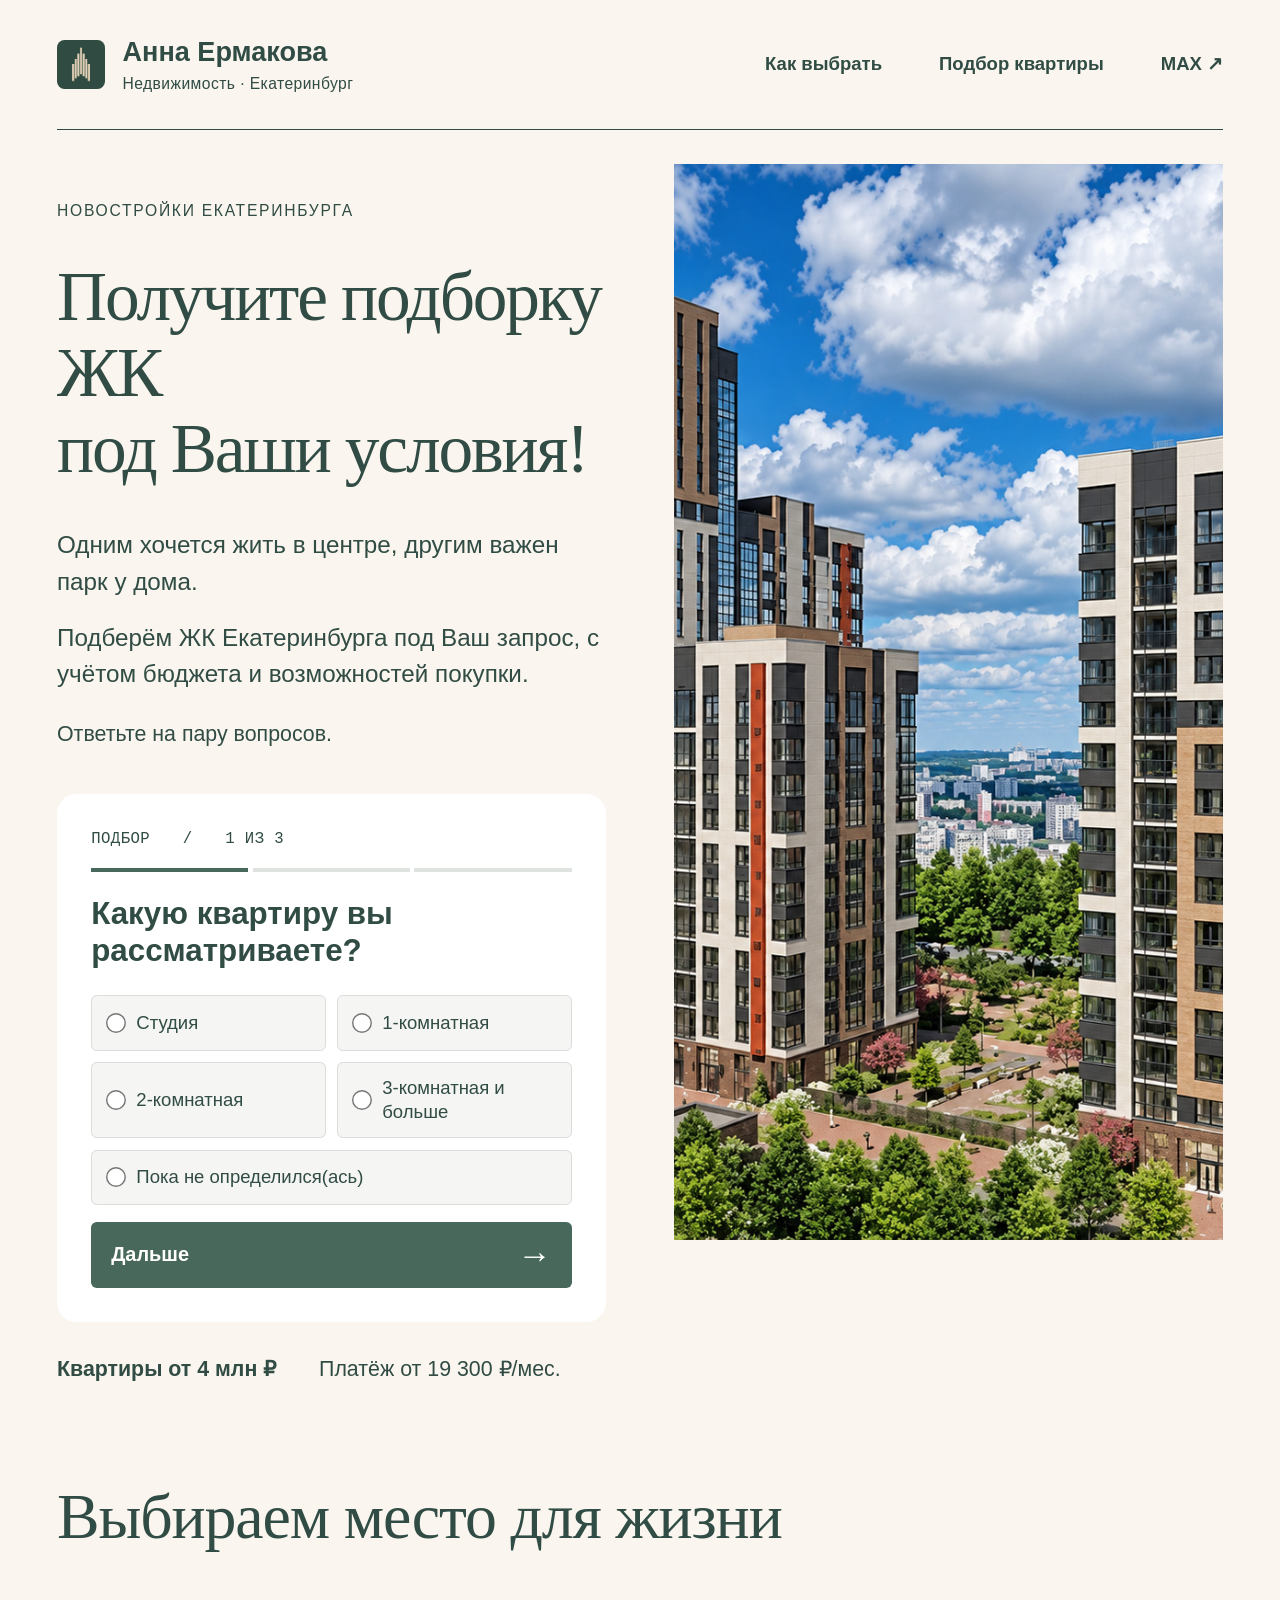
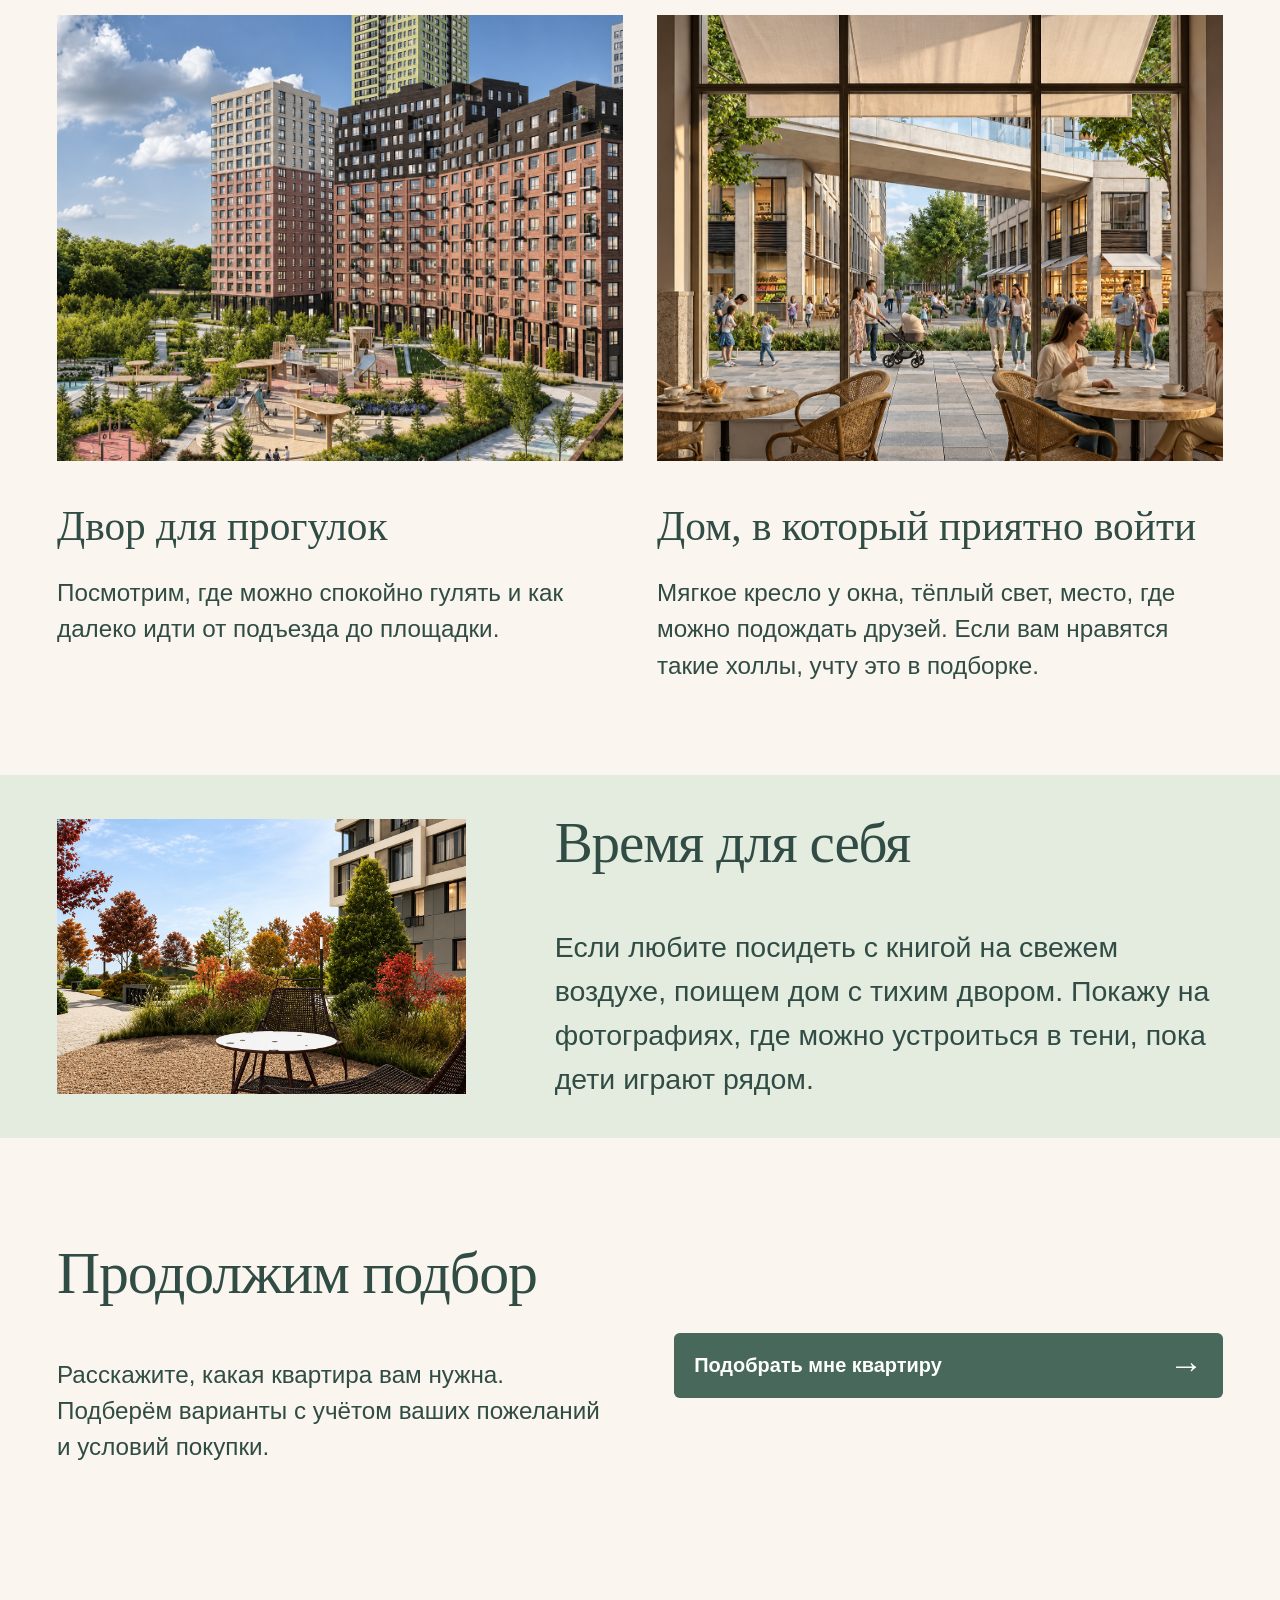
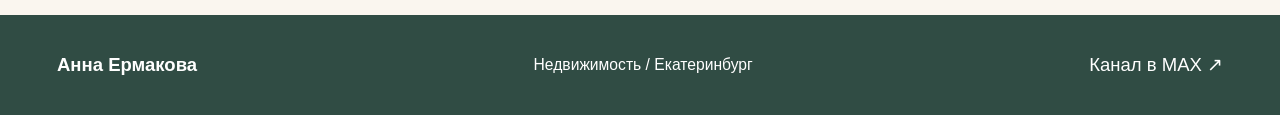
==== index.html @ 9fa6ca7d "Prepare root-level static site for Tuqo" ====
<!doctype html>
<html lang="ru">
<head>
  <meta charset="utf-8"><meta name="viewport" content="width=device-width,initial-scale=1">
  <title>Подборка ЖК под ваши условия — Анна Ермакова</title>
  <meta name="description" content="Подбор новостроек Екатеринбурга с Анной Ермаковой. Ответьте на три вопроса и получите подборку ЖК с учётом ваших пожеланий и возможностей покупки.">
  <meta name="theme-color" content="#304c44">
  <meta property="og:title" content="Получите подборку ЖК под ваши условия!">
  <meta property="og:description" content="Анна Ермакова · Новостройки Екатеринбурга">
  <meta property="og:image" content="https://anna-ermakova-home.onrender.com/assets/towers.jpg">
  <link rel="icon" href="/assets/brand-tile.svg" type="image/svg+xml">
  <link rel="stylesheet" href="/style.css?v=brand-hover">
</head>
<body><div class="landing">
<a class="skip" href="#main">К содержанию</a>
<header class="header wrap">
  <a href="#" class="brand" aria-label="Анна Ермакова — начало страницы"><img class="brand-icon" src="/assets/brand-tile.svg" alt=""><span><strong>Анна Ермакова</strong><small>Недвижимость · Екатеринбург</small></span></a>
  <nav aria-label="Основная навигация"><a href="#place">Как выбрать</a><a href="#selection">Подбор квартиры</a><a href="https://max.ru/ermakova_rieltor" target="_blank" rel="noopener">MAX ↗</a></nav>
</header>
<main id="main">
  <section class="hero wrap" aria-labelledby="hero-title">
    <div class="intro"><p class="eyebrow">Новостройки Екатеринбурга</p><h1 id="hero-title">Получите подборку ЖК <em>под Ваши условия!</em></h1>
    <p>Одним хочется жить в центре, другим важен парк у дома.</p><p>Подберём ЖК Екатеринбурга под Ваш запрос, с учётом бюджета и возможностей покупки.</p><p class="invitation">Ответьте на пару вопросов.</p></div>
    <img class="hero-photo" src="/assets/towers.jpg" alt="Современные жилые дома и зелёный двор" width="606" height="688" fetchpriority="high">
    <form id="quiz" class="quiz-card hero-quiz"><p class="quiz-label">ПОДБОР <span>/</span> 1 ИЗ 3</p><div class="progress" aria-hidden="true"><i></i><i></i><i></i></div><fieldset><legend>Какую квартиру вы рассматриваете?</legend><div class="answers"><label class="answer"><input type="radio" name="home" required value="Студия">Студия</label><label class="answer"><input type="radio" name="home" required value="1-комнатная">1-комнатная</label><label class="answer"><input type="radio" name="home" required value="2-комнатная">2-комнатная</label><label class="answer"><input type="radio" name="home" required value="3-комнатная и больше">3-комнатная и больше</label><label class="answer"><input type="radio" name="home" required value="Пока не определился(ась)">Пока не определился(ась)</label></div></fieldset><button class="next">Дальше <span>→</span></button></form>
    <p class="offer"><strong>Квартиры от 4 млн ₽</strong><span>Платёж от 19 300 ₽/мес.</span></p>
  </section>
  <section class="places wrap" id="place" aria-labelledby="place-title"><h2 id="place-title">Выбираем место для жизни</h2>
    <div class="places-grid"><article><img src="/assets/block.jpg" alt="Благоустроенный двор с прогулочными дорожками и зеленью" width="596" height="474" loading="lazy"><h3>Двор для прогулок</h3><p>Посмотрим, где можно спокойно гулять и как далеко идти от подъезда до площадки.</p></article>
    <article><img src="/assets/lounge.jpg" alt="Светлое пространство с креслами у больших окон" width="616" height="474" loading="lazy"><h3>Дом, в который приятно войти</h3><p>Мягкое кресло у окна, тёплый свет, место, где можно подождать друзей. Если вам нравятся такие холлы, учту это в подборке.</p></article></div>
  </section>
  <section class="quiet" aria-labelledby="quiet-title"><div class="wrap quiet-grid"><img src="/assets/seats.jpg" alt="Тихая терраса с креслами среди деревьев во дворе" width="446" height="299" loading="lazy"><div><h2 id="quiet-title">Время для себя</h2><p>Если любите посидеть с книгой на свежем воздухе, поищем дом с тихим двором. Покажу на фотографиях, где можно устроиться в тени, пока дети играют рядом.</p></div></div></section>
  <section class="selection wrap" id="selection" aria-labelledby="selection-title"><div><h2 id="selection-title">Продолжим подбор</h2><p>Расскажите, какая квартира вам нужна. Подберём варианты с учётом ваших пожеланий и условий покупки.</p></div><button type="button" class="next" id="open-selection">Подобрать мне квартиру <span aria-hidden="true">→</span></button></section>
</main>
<footer><div class="wrap footer-main"><strong>Анна Ермакова</strong><span>Недвижимость / Екатеринбург</span><a href="https://max.ru/ermakova_rieltor" target="_blank" rel="noopener">Канал в MAX ↗</a></div></footer>
<noscript><p class="wrap">Для подбора квартиры <a href="https://mrqz.me/6ac62af87318ce000e678108">откройте квиз Marquiz</a>.</p></noscript>
</div><dialog id="quiz-window" aria-label="Подбор квартиры"><button class="dismiss" aria-label="Закрыть">×</button><div id="quiz-loading" hidden role="status">Загружаем вопросы… <button type="button" hidden>Попробовать снова</button></div><iframe id="selection-frame" title="Подбор квартиры с Анной Ермаковой"></iframe></dialog><script src="/quiz-window.js?v=ready"></script></body></html>
---- style.css ----
:root{--ink:#304c44;--green:#47685a;--sage:#e4ebdf;--cream:#faf6ef}*{box-sizing:border-box}html{scroll-behavior:smooth;scroll-padding-top:28px}body{margin:0;background:var(--cream);color:var(--ink);font:17px/1.5 "Segoe UI",Arial,sans-serif}a{color:inherit;text-decoration:none}button,input{font:inherit}button,a,label{-webkit-tap-highlight-color:transparent}a:focus-visible,button:focus-visible,input:focus-visible{outline:3px solid #aa7750;outline-offset:4px}.wrap{width:min(1232px,calc(100% - 80px));margin-inline:auto}.header{min-height:91px;border-bottom:1px solid var(--ink);display:flex;align-items:center;justify-content:space-between;gap:30px}.brand{display:flex;align-items:center;gap:12px;line-height:1.25}.brand-icon{background:var(--green);color:white;border-radius:5px;font-size:31px;line-height:36px;width:34px;text-align:center}.brand strong{font-size:19px}.brand small{display:block;font-size:11px;letter-spacing:.3px;margin-top:4px}nav{display:flex;gap:40px;font-size:13px;font-weight:650}.hero{display:grid;grid-template-columns:1fr 1fr;gap:0 48px;padding-top:24px;padding-bottom:60px;align-items:start}.intro{grid-column:1;grid-row:1}.eyebrow{text-transform:uppercase;font-size:11px;letter-spacing:1.2px;margin:25px 0 25px}h1,h2,h3{font-family:Georgia,"Times New Roman",serif;font-weight:400;line-height:1.1}h1{font-size:clamp(36px,3.8vw,54px);letter-spacing:-1.5px;margin:0 0 28px}h1 em{font-style:normal;display:block}.intro>p:not(.eyebrow){font-size:17px;margin:0 0 14px;max-width:540px}.intro .invitation{margin-top:18px!important;font-size:15px!important}.hero-photo{grid-column:2;grid-row:1/4;width:100%;height:100%;min-height:710px;object-fit:cover}.hero-quiz{grid-column:1;grid-row:2;margin-top:17px}.quiz-card{background:white;border-radius:14px;padding:24px;min-width:0}.quiz-label{margin:0 0 12px;font:11px/1.4 Consolas,monospace;text-transform:uppercase;letter-spacing:.3px}.quiz-label span{padding:0 16px}.progress{display:flex;gap:3px;margin-bottom:16px}.progress i{height:3px;background:#dfe3e0;flex:1}.progress i:first-child{background:var(--green)}fieldset{border:0;margin:0;padding:0;min-width:0}legend{font-size:22px;line-height:1.2;font-weight:700;margin-bottom:18px;padding:0}.answers{display:grid;grid-template-columns:1fr 1fr;gap:8px}.answer{border:1px solid #d8ded9;background:#f5f5f3;border-radius:4px;display:flex;align-items:center;gap:7px;padding:9px 10px;cursor:pointer;font-size:13px;line-height:1.3;min-height:39px}.answer:last-child{grid-column:1/-1}.answer:has(input:checked){border-color:var(--green);background:var(--sage)}.answer input{margin:0;accent-color:var(--green);width:14px;height:14px;flex-shrink:0}.next{border:0;border-radius:4px;background:var(--green);color:white;width:100%;margin-top:12px;padding:11px 14px;display:flex;align-items:center;justify-content:space-between;cursor:pointer;font-weight:650;font-size:14px;min-height:44px}.next:hover{background:var(--ink)}.next span{font-size:24px;line-height:1}.quiz-status{font-size:12px;margin:8px 0 0}.quiz-status:empty{display:none}.offer{grid-row:3;grid-column:1;display:flex;flex-wrap:wrap;gap:8px 30px;margin:22px 0 0;font-size:15px}h2{font-size:clamp(34px,3.5vw,49px);margin:0 0 44px;letter-spacing:-.8px}.places{padding-block:8px 64px}.places-grid{display:grid;grid-template-columns:1fr 1fr;gap:24px}.places img{width:100%;height:auto;aspect-ratio:1.27;object-fit:cover}h3{font-size:29px;margin:23px 0 18px}.places p{margin:0;max-width:570px;font-size:17px}.quiet{background:var(--sage);padding-block:26px}.quiet-grid{display:grid;grid-template-columns:446fr 728fr;gap:62px;align-items:center}.quiet img{width:100%;height:auto;aspect-ratio:1.49;object-fit:cover}.quiet h2{font-size:40px;margin-bottom:35px}.quiet p{font-size:20px;line-height:1.55;margin:0;max-width:650px}.selection{padding-block:72px 88px;display:grid;grid-template-columns:1fr 1fr;gap:48px;align-items:start}.selection h2{font-size:42px;margin-bottom:35px}.selection>div>p{max-width:500px}.footer-main{min-height:70px;display:flex;align-items:center;justify-content:space-between;gap:20px;font-size:13px}footer{background:var(--ink);color:white}.footer-main span{font-size:11px}.skip{position:absolute;top:-100px;left:15px;background:white;padding:10px;z-index:100}.skip:focus{top:10px}@media(max-width:800px){.wrap{width:calc(100% - 36px)}.header{min-height:76px}.brand strong{font-size:15px}.brand small{font-size:9px}.brand-icon{font-size:25px;width:28px;line-height:30px}nav{gap:18px;font-size:12px}nav a:first-child,nav a:last-child{display:none}.hero{display:flex;flex-direction:column;padding-top:0;padding-bottom:42px;gap:0}.intro{order:0}.eyebrow{font-size:9px;margin-block:26px 20px}h1{font-size:39px;line-height:1.13;letter-spacing:-1px;margin-bottom:22px}.intro>p:not(.eyebrow){font-size:16px}.hero-photo{order:1;height:230px;min-height:0;aspect-ratio:1.6;margin-top:13px;object-position:center 43%}.hero-quiz{order:2;margin-top:20px;width:100%}.offer{order:3;gap:4px 14px;font-size:13px;margin-top:25px}.quiz-card{padding:20px 16px;border-radius:12px}legend{font-size:21px}.answer{font-size:12px;min-height:42px;padding:9px 8px}.next{min-height:46px}.places{padding-block:0 40px}.places h2{max-width:340px;margin-bottom:28px}.places-grid{grid-template-columns:1fr;gap:32px}.places img{aspect-ratio:1.55}.places h3{font-size:26px;margin-block:20px 13px}.places p{font-size:16px}.quiet{padding-block:24px 34px}.quiet-grid{display:block}.quiet img{aspect-ratio:1.15}.quiet h2{font-size:33px;margin:28px 0 20px}.quiet p{font-size:17px}.selection{grid-template-columns:1fr;padding-block:44px 48px;gap:24px}.selection h2{font-size:34px;margin-bottom:20px}.selection>div>p{font-size:16px;margin:0}.footer-main{font-size:12px;min-height:70px}.footer-main span{display:none}}@media(prefers-reduced-motion:reduce){html{scroll-behavior:auto}}
a:not(.brand):hover{text-decoration:underline;text-underline-offset:.22em}
@media (min-width:1024px) and (pointer:fine){.landing{zoom:1.425}.hero-photo{min-width:0}.hero,.selection{grid-template-columns:repeat(2,minmax(0,1fr))}}
@media(max-width:800px){h1{font-size:clamp(24px,7.3vw,39px);letter-spacing:-.04em}}
.brand-icon{object-fit:contain;height:34px;padding:4px}.brand-icon[src]{background:#47685a}
.hero-quiz{padding:0;overflow:hidden}.hero-quiz iframe{display:block;width:100%;height:580px;border:none;background:white}.quiz-direct{display:block;text-align:right;padding:6px 16px;font-size:12px}.resume{display:grid;grid-template-columns:48px 1fr;align-items:center;gap:14px}.resume img{width:48px;height:48px;padding:6px;object-fit:contain;background:var(--green);border-radius:7px}.resume p{margin:3px 0;font-size:14px}.resume .next{grid-column:1/-1}.hero-photo{align-self:start;height:clamp(710px,59vw,775px)}@media(max-width:800px){.hero-photo{height:230px}.hero-quiz iframe{height:620px}}
.hero-quiz#quiz{padding:24px;background:#fff}.hero-quiz .answer:last-child{grid-column:1/-1}#quiz-window{position:fixed;padding:0;border:0;width:min(1120px,96vw);max-width:96vw;color:var(--ink);background:white}#quiz-window::backdrop{background:#182820b8}#selection-frame{display:block;width:100%;height:min(820px,92dvh);border:0}.dismiss{position:absolute;z-index:1;right:6px;top:6px;color:white;background:#304c44;border:0;border-radius:4px;font-size:24px;cursor:pointer}body:has(dialog[open]){overflow:hidden}
.brand-icon[src]{height:auto;aspect-ratio:1;padding:0;border-radius:0;background:transparent}#open-selection{align-self:center;margin:0}
#quiz-loading:not([hidden]){position:absolute;top:16px;left:16px;background:#fff;color:#304c44;padding:8px 12px;border-radius:6px;z-index:1;font-size:14px}#quiz-loading button{color:inherit;background:#e4ebdf;border:0;padding:6px 10px;cursor:pointer}
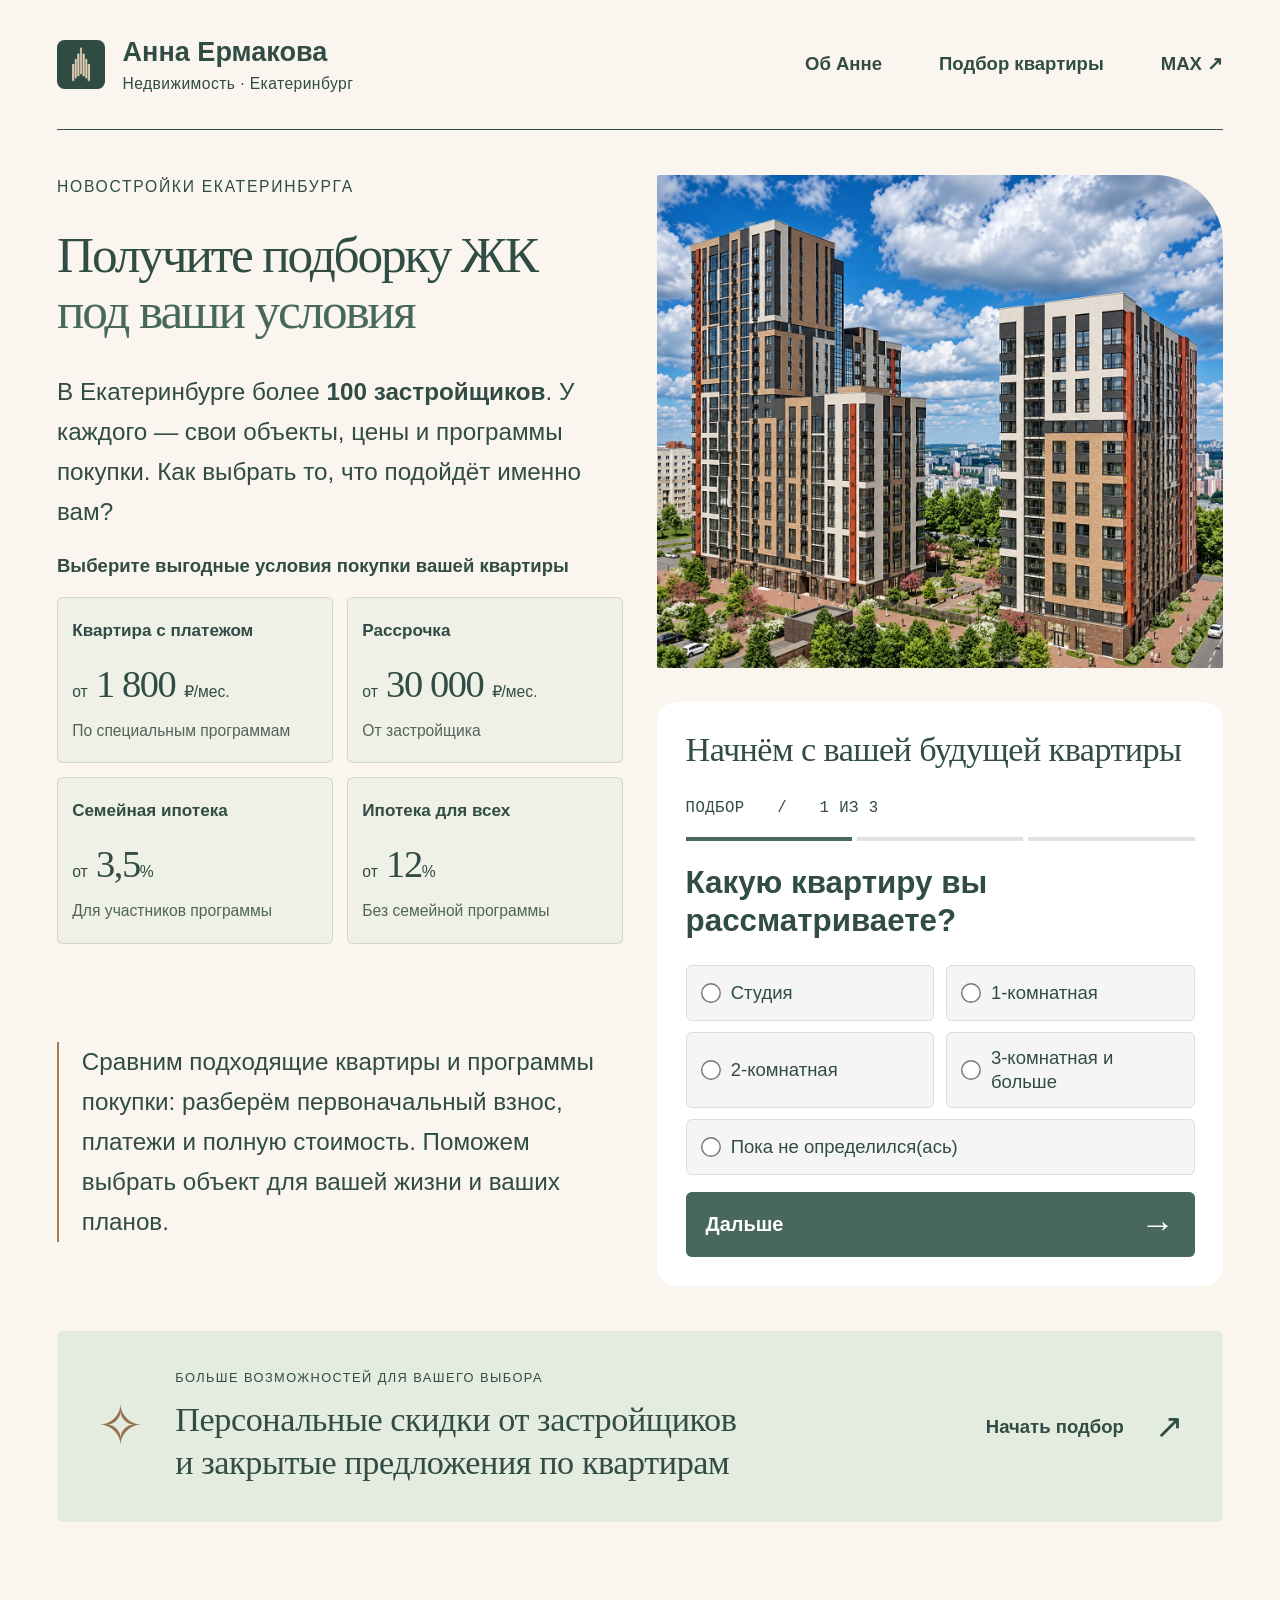
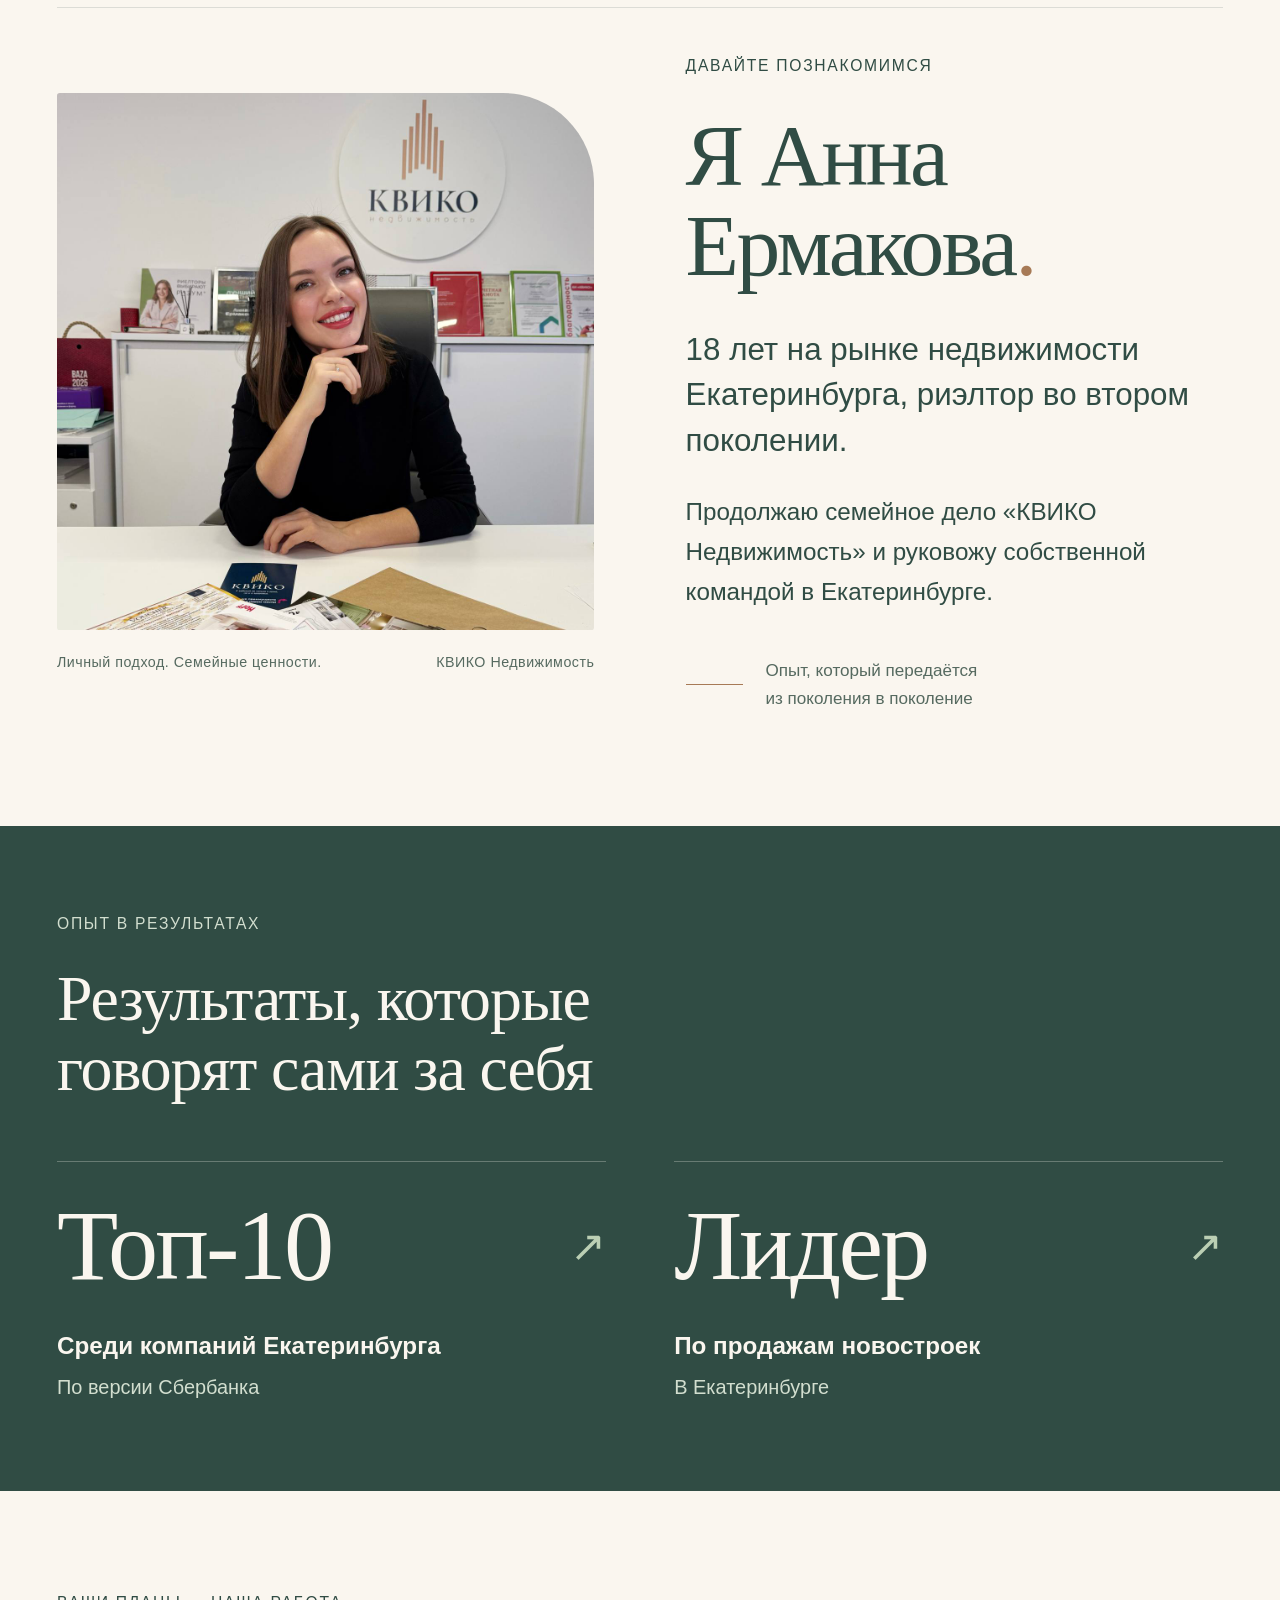
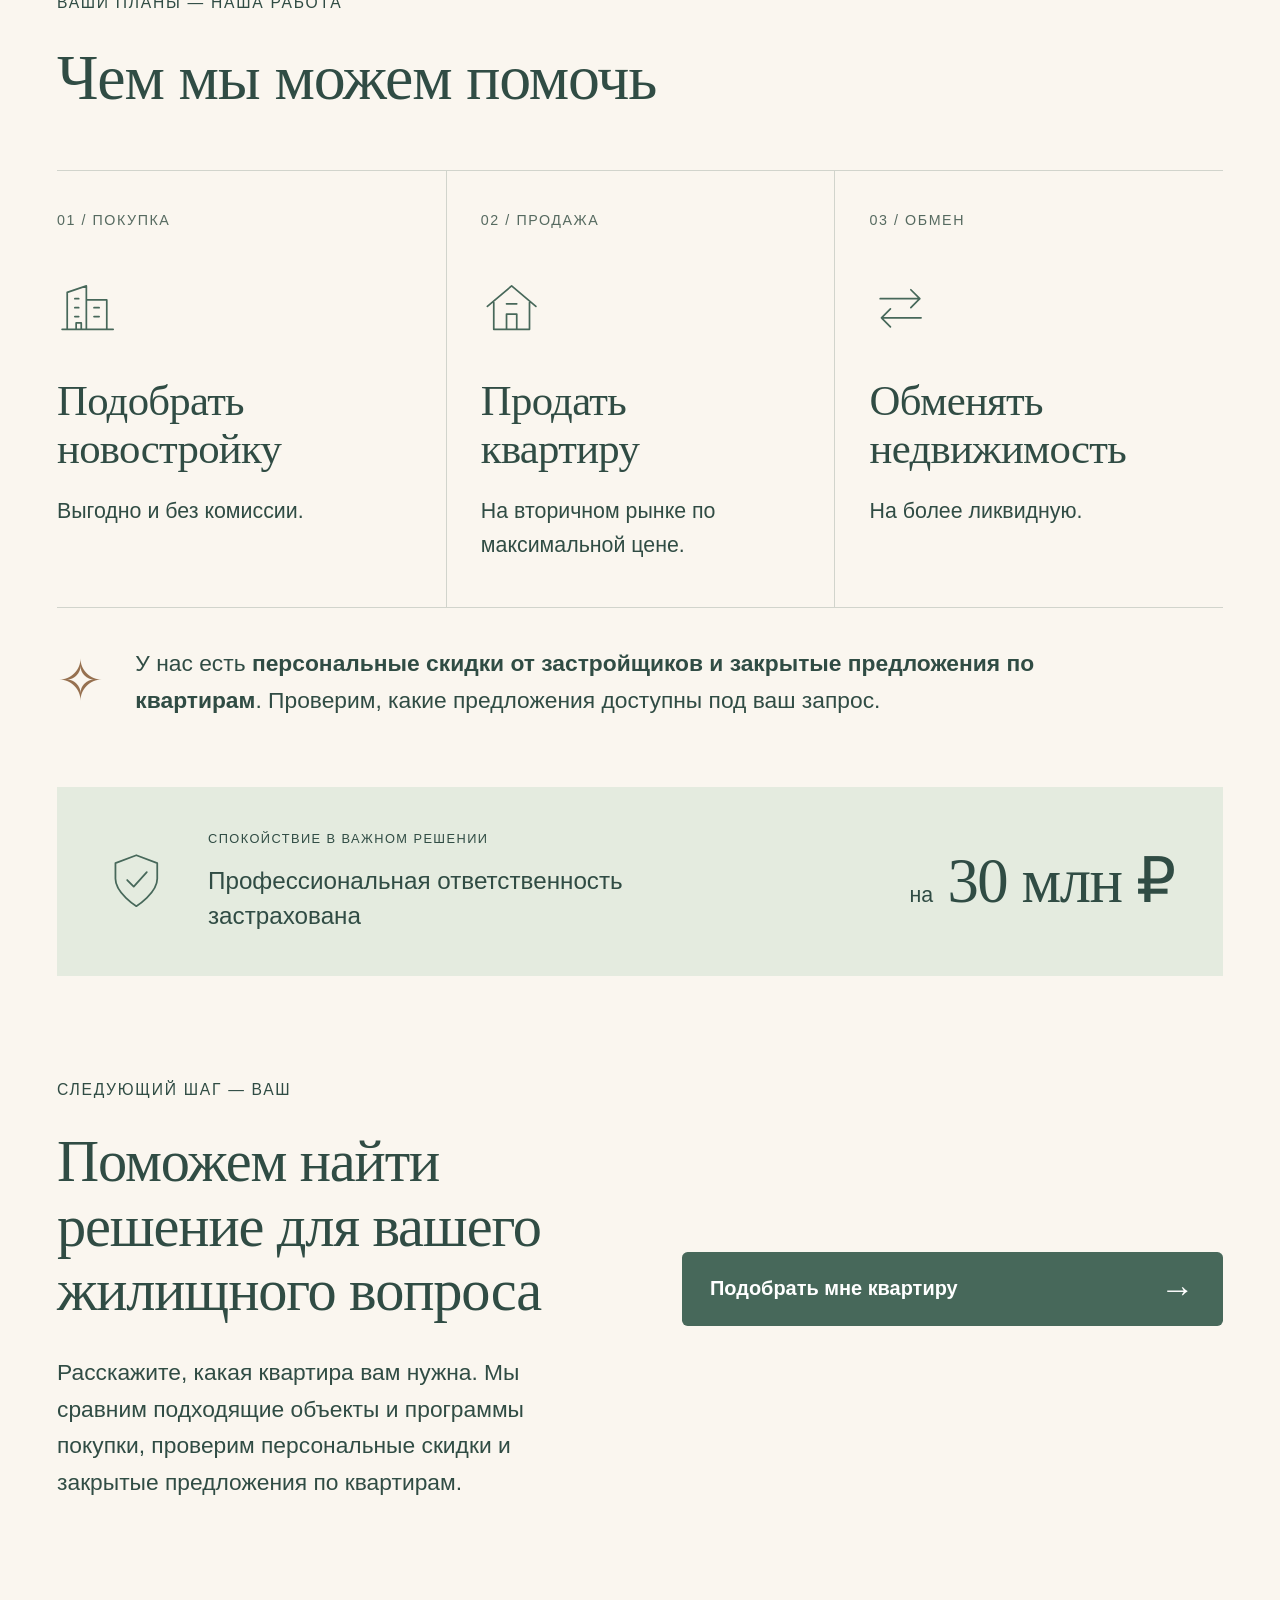
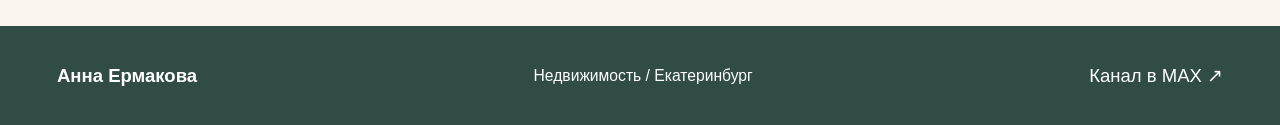
==== commit b054503e: "Flatten static site files into repository root" ====
--- a/index.html
+++ b/index.html
@@ -2,35 +2,78 @@
 <html lang="ru">
 <head>
   <meta charset="utf-8"><meta name="viewport" content="width=device-width,initial-scale=1">
-  <title>Подборка ЖК под ваши условия — Анна Ермакова</title>
-  <meta name="description" content="Подбор новостроек Екатеринбурга с Анной Ермаковой. Ответьте на три вопроса и получите подборку ЖК с учётом ваших пожеланий и возможностей покупки.">
+  <title>Новостройки Екатеринбурга: квартира и условия покупки — Анна Ермакова</title>
+  <meta name="description" content="Поможем разобраться в предложениях более 100 застройщиков Екатеринбурга: сравним квартиры, ипотеку и рассрочку. Персональные скидки и закрытые предложения по квартирам с Анной Ермаковой.">
   <meta name="theme-color" content="#304c44">
-  <meta property="og:title" content="Получите подборку ЖК под ваши условия!">
-  <meta property="og:description" content="Анна Ермакова · Новостройки Екатеринбурга">
-  <meta property="og:image" content="https://anna-ermakova-home.onrender.com/assets/towers.jpg">
-  <link rel="icon" href="/assets/brand-tile.svg" type="image/svg+xml">
-  <link rel="stylesheet" href="/style.css?v=brand-hover">
+  <meta property="og:title" content="Получите подборку ЖК под ваши условия">
+  <meta property="og:description" content="Сравним новостройки и программы покупки в Екатеринбурге. Персональные скидки от застройщиков и закрытые предложения по квартирам.">
+  <meta property="og:image" content="https://anna-ermakova.tuqo.app/towers.jpg">
+  <link rel="icon" href="/brand-tile.svg" type="image/svg+xml">
+  <link rel="stylesheet" href="/style.css?v=purchase-programs">
 </head>
 <body><div class="landing">
 <a class="skip" href="#main">К содержанию</a>
 <header class="header wrap">
-  <a href="#" class="brand" aria-label="Анна Ермакова — начало страницы"><img class="brand-icon" src="/assets/brand-tile.svg" alt=""><span><strong>Анна Ермакова</strong><small>Недвижимость · Екатеринбург</small></span></a>
-  <nav aria-label="Основная навигация"><a href="#place">Как выбрать</a><a href="#selection">Подбор квартиры</a><a href="https://max.ru/ermakova_rieltor" target="_blank" rel="noopener">MAX ↗</a></nav>
+  <a href="#" class="brand" aria-label="Анна Ермакова — начало страницы"><img class="brand-icon" src="/brand-tile.svg" alt=""><span><strong>Анна Ермакова</strong><small>Недвижимость · Екатеринбург</small></span></a>
+  <nav aria-label="Основная навигация"><a href="#about">Об Анне</a><a href="#selection">Подбор квартиры</a><a href="https://max.ru/ermakova_rieltor" target="_blank" rel="noopener">MAX ↗</a></nav>
 </header>
 <main id="main">
   <section class="hero wrap" aria-labelledby="hero-title">
-    <div class="intro"><p class="eyebrow">Новостройки Екатеринбурга</p><h1 id="hero-title">Получите подборку ЖК <em>под Ваши условия!</em></h1>
-    <p>Одним хочется жить в центре, другим важен парк у дома.</p><p>Подберём ЖК Екатеринбурга под Ваш запрос, с учётом бюджета и возможностей покупки.</p><p class="invitation">Ответьте на пару вопросов.</p></div>
-    <img class="hero-photo" src="/assets/towers.jpg" alt="Современные жилые дома и зелёный двор" width="606" height="688" fetchpriority="high">
-    <form id="quiz" class="quiz-card hero-quiz"><p class="quiz-label">ПОДБОР <span>/</span> 1 ИЗ 3</p><div class="progress" aria-hidden="true"><i></i><i></i><i></i></div><fieldset><legend>Какую квартиру вы рассматриваете?</legend><div class="answers"><label class="answer"><input type="radio" name="home" required value="Студия">Студия</label><label class="answer"><input type="radio" name="home" required value="1-комнатная">1-комнатная</label><label class="answer"><input type="radio" name="home" required value="2-комнатная">2-комнатная</label><label class="answer"><input type="radio" name="home" required value="3-комнатная и больше">3-комнатная и больше</label><label class="answer"><input type="radio" name="home" required value="Пока не определился(ась)">Пока не определился(ась)</label></div></fieldset><button class="next">Дальше <span>→</span></button></form>
-    <p class="offer"><strong>Квартиры от 4 млн ₽</strong><span>Платёж от 19 300 ₽/мес.</span></p>
+    <div class="intro">
+      <p class="eyebrow">Новостройки Екатеринбурга</p>
+      <h1 id="hero-title">Получите подборку ЖК <em>под ваши условия</em></h1>
+      <p class="market-lead">В Екатеринбурге более <strong>100 застройщиков</strong>. У каждого — свои объекты, цены и программы покупки. Как выбрать то, что подойдёт именно вам?</p>
+      <div class="purchase-programs" role="group" aria-labelledby="programs-title">
+        <h2 id="programs-title">Выберите выгодные условия покупки вашей квартиры</h2>
+        <ul class="programs-grid">
+          <li class="program-card"><span class="program-label">Квартира с платежом</span><p class="program-value"><span class="program-prefix">от</span> 1 800 <span class="program-unit program-unit-monthly">₽/мес.</span></p><span class="program-detail">По специальным программам</span></li>
+          <li class="program-card"><span class="program-label">Рассрочка</span><p class="program-value"><span class="program-prefix">от</span> 30 000 <span class="program-unit program-unit-monthly">₽/мес.</span></p><span class="program-detail">От застройщика</span></li>
+          <li class="program-card"><span class="program-label">Семейная ипотека</span><p class="program-value"><span class="program-prefix">от</span> 3,5<span class="program-unit">%</span></p><span class="program-detail">Для участников программы</span></li>
+          <li class="program-card"><span class="program-label">Ипотека для всех</span><p class="program-value"><span class="program-prefix">от</span> 12<span class="program-unit">%</span></p><span class="program-detail">Без семейной программы</span></li>
+        </ul>
+        <div class="programs-spacer" aria-hidden="true"></div>
+      </div>
+      <p class="expert-help">Сравним подходящие квартиры и программы покупки: разберём первоначальный взнос, платежи и полную стоимость. Поможем выбрать объект для вашей жизни и ваших планов.</p>
+    </div>
+    <img class="hero-photo" src="/towers.jpg" alt="Современные жилые дома и зелёный двор" width="606" height="688" fetchpriority="high">
+    <form id="quiz" class="quiz-card hero-quiz"><p class="quiz-invitation">Начнём с вашей будущей квартиры</p><p class="quiz-label">ПОДБОР <span>/</span> 1 ИЗ 3</p><div class="progress" aria-hidden="true"><i></i><i></i><i></i></div><fieldset><legend>Какую квартиру вы рассматриваете?</legend><div class="answers"><label class="answer"><input type="radio" name="home" required value="Студия">Студия</label><label class="answer"><input type="radio" name="home" required value="1-комнатная">1-комнатная</label><label class="answer"><input type="radio" name="home" required value="2-комнатная">2-комнатная</label><label class="answer"><input type="radio" name="home" required value="3-комнатная и больше">3-комнатная и больше</label><label class="answer"><input type="radio" name="home" required value="Пока не определился(ась)">Пока не определился(ась)</label></div></fieldset><button class="next">Дальше <span>→</span></button></form>
+    <div class="hero-benefits"><span class="offer-symbol" aria-hidden="true">✧</span><div><p class="eyebrow">Больше возможностей для вашего выбора</p><p>Персональные скидки от застройщиков <span>и закрытые предложения по квартирам</span></p></div><a href="#quiz">Начать подбор <span aria-hidden="true">↗</span></a></div>
   </section>
-  <section class="places wrap" id="place" aria-labelledby="place-title"><h2 id="place-title">Выбираем место для жизни</h2>
-    <div class="places-grid"><article><img src="/assets/block.jpg" alt="Благоустроенный двор с прогулочными дорожками и зеленью" width="596" height="474" loading="lazy"><h3>Двор для прогулок</h3><p>Посмотрим, где можно спокойно гулять и как далеко идти от подъезда до площадки.</p></article>
-    <article><img src="/assets/lounge.jpg" alt="Светлое пространство с креслами у больших окон" width="616" height="474" loading="lazy"><h3>Дом, в который приятно войти</h3><p>Мягкое кресло у окна, тёплый свет, место, где можно подождать друзей. Если вам нравятся такие холлы, учту это в подборке.</p></article></div>
+  <section class="about wrap" id="about" aria-labelledby="about-title">
+    <figure class="about-portrait">
+      <img src="/anna-ermakova.jpg" alt="Анна Ермакова в офисе «КВИКО Недвижимость»" width="1280" height="1280" loading="lazy" decoding="async">
+      <figcaption><span>Личный подход. Семейные ценности.</span><span>КВИКО Недвижимость</span></figcaption>
+    </figure>
+    <div class="about-copy">
+      <p class="eyebrow">Давайте познакомимся</p>
+      <h2 id="about-title">Я Анна <br>Ермакова<span class="accent-dot">.</span></h2>
+      <p class="about-lead">18 лет на рынке недвижимости Екатеринбурга, риэлтор во втором поколении.</p>
+      <p>Продолжаю семейное дело «КВИКО Недвижимость» и руковожу собственной командой в Екатеринбурге.</p>
+      <div class="about-signature"><span class="signature-line" aria-hidden="true"></span><span>Опыт, который передаётся<br>из поколения в поколение</span></div>
+    </div>
   </section>
-  <section class="quiet" aria-labelledby="quiet-title"><div class="wrap quiet-grid"><img src="/assets/seats.jpg" alt="Тихая терраса с креслами среди деревьев во дворе" width="446" height="299" loading="lazy"><div><h2 id="quiet-title">Время для себя</h2><p>Если любите посидеть с книгой на свежем воздухе, поищем дом с тихим двором. Покажу на фотографиях, где можно устроиться в тени, пока дети играют рядом.</p></div></div></section>
-  <section class="selection wrap" id="selection" aria-labelledby="selection-title"><div><h2 id="selection-title">Продолжим подбор</h2><p>Расскажите, какая квартира вам нужна. Подберём варианты с учётом ваших пожеланий и условий покупки.</p></div><button type="button" class="next" id="open-selection">Подобрать мне квартиру <span aria-hidden="true">→</span></button></section>
+  <section class="results" aria-labelledby="results-title">
+    <div class="wrap">
+      <div class="section-heading"><p class="eyebrow">Опыт в результатах</p><h2 id="results-title">Результаты, которые <br>говорят сами за себя</h2></div>
+      <div class="results-grid">
+        <article class="result"><span class="result-mark">Топ-10<span aria-hidden="true">↗</span></span><h3>Среди компаний Екатеринбурга</h3><p>По версии Сбербанка</p></article>
+        <article class="result"><span class="result-mark">Лидер<span aria-hidden="true">↗</span></span><h3>По продажам новостроек</h3><p>В Екатеринбурге</p></article>
+      </div>
+    </div>
+  </section>
+  <section class="services wrap" aria-labelledby="services-title">
+    <div class="section-heading"><p class="eyebrow">Ваши планы — наша работа</p><h2 id="services-title">Чем мы можем помочь</h2></div>
+    <div class="services-grid">
+      <article class="service"><span class="service-number">01 / ПОКУПКА</span><svg aria-hidden="true" viewBox="0 0 48 48" fill="none"><path d="M8 41V12l15-5v34M23 18h16v23M4 41h40M14 17h3m-3 7h3m-3 7h3m12-7h4m-4 7h4M15 41v-5h4v5"/></svg><h3>Подобрать <br>новостройку</h3><p>Выгодно и без комиссии.</p></article>
+      <article class="service"><span class="service-number">02 / ПРОДАЖА</span><svg aria-hidden="true" viewBox="0 0 48 48" fill="none"><path d="m5 23 19-16 19 16M10 20v21h28V20M20 41V29h8v12M20 21h8"/></svg><h3>Продать <br>квартиру</h3><p>На вторичном рынке по максимальной цене.</p></article>
+      <article class="service"><span class="service-number">03 / ОБМЕН</span><svg aria-hidden="true" viewBox="0 0 48 48" fill="none"><path d="M8 17h31m-7-7 7 7-7 7M40 32H9m7-7-7 7 7 7"/></svg><h3>Обменять <br>недвижимость</h3><p>На более ликвидную.</p></article>
+    </div>
+    <div class="private-offers"><span class="offer-symbol" aria-hidden="true">✧</span><p>У нас есть <strong>персональные скидки от застройщиков и закрытые предложения по квартирам</strong>. Проверим, какие предложения доступны под ваш запрос.</p></div>
+  </section>
+  <section class="assurance wrap" aria-labelledby="assurance-title">
+    <div class="assurance-inner"><svg aria-hidden="true" viewBox="0 0 48 48" fill="none"><path d="m24 4 16 6v12c0 11-16 21-16 21S8 33 8 22V10l16-6Z"/><path d="m17 23 5 5 10-11"/></svg><div><p class="eyebrow">Спокойствие в важном решении</p><h2 id="assurance-title">Профессиональная ответственность застрахована</h2></div><p class="assurance-amount"><span>на</span> 30 млн ₽</p></div>
+  </section>
+  <section class="selection wrap" id="selection" aria-labelledby="selection-title"><div><p class="eyebrow">Следующий шаг — ваш</p><h2 id="selection-title">Поможем найти решение для вашего жилищного вопроса</h2><p>Расскажите, какая квартира вам нужна. Мы сравним подходящие объекты и программы покупки, проверим персональные скидки и закрытые предложения по квартирам.</p></div><button type="button" class="next" id="open-selection">Подобрать мне квартиру <span aria-hidden="true">→</span></button></section>
 </main>
 <footer><div class="wrap footer-main"><strong>Анна Ермакова</strong><span>Недвижимость / Екатеринбург</span><a href="https://max.ru/ermakova_rieltor" target="_blank" rel="noopener">Канал в MAX ↗</a></div></footer>
 <noscript><p class="wrap">Для подбора квартиры <a href="https://mrqz.me/6ac62af87318ce000e678108">откройте квиз Marquiz</a>.</p></noscript>
--- a/style.css
+++ b/style.css
@@ -6,4 +6,78 @@
 .hero-quiz{padding:0;overflow:hidden}.hero-quiz iframe{display:block;width:100%;height:580px;border:none;background:white}.quiz-direct{display:block;text-align:right;padding:6px 16px;font-size:12px}.resume{display:grid;grid-template-columns:48px 1fr;align-items:center;gap:14px}.resume img{width:48px;height:48px;padding:6px;object-fit:contain;background:var(--green);border-radius:7px}.resume p{margin:3px 0;font-size:14px}.resume .next{grid-column:1/-1}.hero-photo{align-self:start;height:clamp(710px,59vw,775px)}@media(max-width:800px){.hero-photo{height:230px}.hero-quiz iframe{height:620px}}
 .hero-quiz#quiz{padding:24px;background:#fff}.hero-quiz .answer:last-child{grid-column:1/-1}#quiz-window{position:fixed;padding:0;border:0;width:min(1120px,96vw);max-width:96vw;color:var(--ink);background:white}#quiz-window::backdrop{background:#182820b8}#selection-frame{display:block;width:100%;height:min(820px,92dvh);border:0}.dismiss{position:absolute;z-index:1;right:6px;top:6px;color:white;background:#304c44;border:0;border-radius:4px;font-size:24px;cursor:pointer}body:has(dialog[open]){overflow:hidden}
 .brand-icon[src]{height:auto;aspect-ratio:1;padding:0;border-radius:0;background:transparent}#open-selection{align-self:center;margin:0}
-#quiz-loading:not([hidden]){position:absolute;top:16px;left:16px;background:#fff;color:#304c44;padding:8px 12px;border-radius:6px;z-index:1;font-size:14px}#quiz-loading button{color:inherit;background:#e4ebdf;border:0;padding:6px 10px;cursor:pointer}+#quiz-loading:not([hidden]){position:absolute;top:16px;left:16px;background:#fff;color:#304c44;padding:8px 12px;border-radius:6px;z-index:1;font-size:14px}#quiz-loading button{color:inherit;background:#e4ebdf;border:0;padding:6px 10px;cursor:pointer}
+/* Purchase options: explain the choice before asking for preferences. */
+.hero{grid-template-columns:repeat(2,minmax(0,1fr));gap:24px 48px;padding-top:32px}
+.intro{grid-row:1/3;min-width:0}
+.intro .eyebrow{margin:0 0 20px}
+.intro h1{font-size:clamp(36px,3.5vw,48px);line-height:1.08;margin-bottom:24px;text-wrap:balance}
+.intro h1 em{color:var(--green)}
+.intro .market-lead{font-size:16px;line-height:1.65;margin-bottom:24px}
+.purchase-programs h2{font:600 13px/1.5 "Segoe UI",Arial,sans-serif;letter-spacing:0;margin:0 0 12px}
+.programs-grid{display:grid;grid-template-columns:repeat(2,minmax(0,1fr));gap:10px;list-style:none;padding:0;margin:0}
+.program-card{min-width:0;padding:18px 16px;background:#e4ebdf80;border:1px solid #304c4426;border-radius:4px}
+.program-label{display:block;font-size:12px;font-weight:600}
+.program-value{font:32px/1.2 Georgia,"Times New Roman",serif;letter-spacing:-1px;margin:12px 0 9px;white-space:nowrap}
+.program-prefix,.program-unit{font:13px/1.3 "Segoe UI",Arial,sans-serif;letter-spacing:0}
+.program-detail{display:block;font-size:11px;line-height:1.45;color:#526459}
+/* Keep a relaxed gap above the expert paragraph, reduced by 16px. */
+.purchase-programs{container-type:inline-size}
+.programs-spacer{font-size:11px;line-height:1.6;height:54.4px;margin:12px 0 20px}
+@container(min-width:350px){.programs-spacer{height:36.8px}}
+@container(min-width:520px){.programs-spacer{height:19.2px}}
+
+.intro .expert-help{font-size:15px;line-height:1.65;margin:0;padding-left:16px;border-left:2px solid #a77a56}
+.hero .hero-photo{grid-column:2;grid-row:1;align-self:stretch;height:100%;min-height:210px;max-height:310px;object-position:center 55%;border-radius:2px 48px 2px 2px;margin:0}
+.hero-quiz#quiz{grid-column:2;grid-row:2;align-self:start;margin:0;padding:24px}
+.quiz-invitation{font:24px/1.15 Georgia,"Times New Roman",serif;letter-spacing:-.4px;margin:0 0 20px}
+.hero-benefits{grid-column:1/-1;grid-row:3;display:flex;align-items:center;gap:22px;padding:26px 28px;background:var(--sage);border-radius:4px;margin-top:8px}
+.hero-benefits .eyebrow{font-size:9px;margin:0 0 8px;letter-spacing:1px}
+.hero-benefits p:last-child{font:24px/1.25 Georgia,"Times New Roman",serif;margin:0;letter-spacing:-.3px}
+.hero-benefits p:last-child>span{display:block}
+.hero-benefits>a{display:flex;align-items:center;gap:22px;flex-shrink:0;margin-left:auto;min-height:44px;font-size:13px;font-weight:600}
+.hero-benefits>a>span{font-size:24px;font-weight:400}
+@media(min-width:801px) and (max-width:1300px){
+  .hero{gap:24px}
+  .intro h1{font-size:36px}
+  .program-card{padding:14px 10px}
+  .program-value{font-size:27px}
+  .program-prefix,.program-unit{font-size:11px}
+  .hero-quiz#quiz{padding:20px}
+  .hero .hero-photo{max-height:none}
+}
+@media(max-width:800px){
+  .hero{gap:0;padding-top:26px}
+  .intro h1{font-size:clamp(32px,6.5vw,44px);letter-spacing:-1px;max-width:580px}
+  .intro .market-lead{font-size:16px;margin-bottom:24px}
+  .program-card{padding:18px 14px}
+  .program-value{font-size:32px}
+  .intro .expert-help{font-size:15px}
+  .hero-quiz#quiz{order:1;margin-top:24px;padding:22px 18px}
+  .quiz-invitation{font-size:24px}
+  .hero .hero-photo{order:3;height:220px;min-height:0;margin-top:24px;border-radius:2px 36px 2px 2px}
+  .hero-benefits{order:2;align-items:flex-start;flex-wrap:wrap;gap:14px;margin-top:20px;padding:22px;width:100%}
+  .hero-benefits>div{flex:1;min-width:0}
+  .hero-benefits p:last-child{font-size:23px}
+  .hero-benefits>a{margin-left:0;width:100%;justify-content:space-between;border-top:1px solid #304c4426;padding-top:12px}
+}
+@media(max-width:480px){
+  .program-unit-monthly{display:block;margin-top:4px}
+}
+@media(max-width:380px){
+  .program-card{padding:14px 10px}
+  .program-value{font-size:27px}
+  .program-prefix,.program-unit{font-size:11px}
+  .program-detail{font-size:10px}
+  .hero-benefits{padding:20px 16px}
+}
+
+/* Anna's personal introduction and expertise. */
+.about{display:grid;grid-template-columns:1fr 1fr;gap:64px;align-items:center;padding-block:32px 80px;border-top:1px solid #304c4426}
+.about-portrait{margin:0;min-width:0}.about-portrait img{display:block;width:100%;height:auto;aspect-ratio:1;object-fit:cover;border-radius:2px 64px 2px 2px}.about-portrait figcaption{display:flex;justify-content:space-between;gap:16px;margin-top:15px;font-size:10px;letter-spacing:.35px;color:#566a60}.about-copy .eyebrow{margin:0 0 24px}.about-copy h2{font-size:clamp(42px,4.8vw,68px);line-height:1.02;margin-bottom:26px;letter-spacing:-1.8px}.accent-dot{color:#a77a56}.about-copy>p:not(.eyebrow){max-width:490px;font-size:17px;line-height:1.65;margin:0 0 20px}.about-copy .about-lead{font-size:22px!important;line-height:1.45!important}.about-signature{display:flex;align-items:center;gap:16px;margin-top:32px;font-size:12px;line-height:1.6;color:#566a60}.signature-line{width:40px;height:1px;background:#a77a56}
+.section-heading .eyebrow{margin:0 0 20px}.section-heading h2{margin-bottom:40px}.results{background:var(--ink);color:var(--cream);padding-block:60px 62px}.results .eyebrow{color:#d2decf}.results-grid{display:grid;grid-template-columns:1fr 1fr;gap:48px}.result{border-top:1px solid #faf6ef45;padding-top:24px}.result-mark{display:flex;align-items:center;justify-content:space-between;font:clamp(46px,5.5vw,76px)/1 Georgia,serif;letter-spacing:-2px}.result-mark>span{font-family:Arial,sans-serif;font-size:30px;font-weight:400;color:#bbcfb4;letter-spacing:0}.result h3{font:600 17px/1.4 "Segoe UI",Arial,sans-serif;margin:23px 0 7px}.result p{margin:0;color:#d2decf;font-size:14px}
+.services{padding-block:70px 48px}.services-grid{display:grid;grid-template-columns:repeat(3,minmax(0,1fr));border-top:1px solid #304c4433;border-bottom:1px solid #304c4433}.service{padding:27px 24px 32px;position:relative}.service:first-child{padding-left:0}.service:last-child{padding-right:0}.service+.service{border-left:1px solid #304c4433}.service-number{display:block;font-size:10px;letter-spacing:1.1px;color:#566a60}.service svg{width:43px;height:43px;stroke:var(--green);stroke-width:1.35;stroke-linecap:round;stroke-linejoin:round;margin-top:32px}.service h3{font-size:30px;line-height:1.12;margin:20px 0 16px;letter-spacing:-.5px}.service p{font-size:15px;line-height:1.55;margin:0;max-width:240px}.private-offers{display:flex;align-items:center;gap:22px;padding:26px 0 0;max-width:760px}.offer-symbol{font-size:39px;line-height:1;color:#96704f;flex-shrink:0}.private-offers p{margin:0;font-size:16px;line-height:1.6}.private-offers strong{font-weight:600}
+.assurance-inner{background:var(--sage);display:grid;grid-template-columns:48px 1fr auto;gap:24px;align-items:center;padding:30px 34px}.assurance svg{width:44px;height:44px;stroke:var(--green);stroke-width:1.35;stroke-linecap:round;stroke-linejoin:round}.assurance .eyebrow{font-size:9px;letter-spacing:1px;margin:0 0 10px}.assurance h2{font:500 17px/1.45 "Segoe UI",Arial,sans-serif;letter-spacing:0;margin:0;max-width:340px}.assurance-amount{font:44px/1.1 Georgia,serif;white-space:nowrap;margin:0;letter-spacing:-1px}.assurance-amount>span{font:15px "Segoe UI",Arial,sans-serif;letter-spacing:0}.selection .eyebrow{margin:0 0 20px}.selection h2{font-size:clamp(32px,3.2vw,44px);margin-bottom:22px}.selection{align-items:center}.selection .next{max-width:380px;justify-self:end;min-height:52px;padding-inline:20px}.selection>div>p:last-child{font-size:16px;line-height:1.6;margin:0}
+@media(max-width:1000px){.about{gap:36px}.about-copy .about-lead{font-size:19px!important}.about-copy>p:not(.eyebrow){font-size:15px}.about-portrait figcaption{display:block}.about-portrait figcaption span{display:block}.service{padding-inline:18px}.service h3{font-size:27px}.assurance-inner{grid-template-columns:40px 1fr;gap:18px}.assurance-amount{grid-column:2}.assurance h2{max-width:none}}
+@media(max-width:800px){.about{padding-block:32px 44px;gap:28px;grid-template-columns:1fr}.about-portrait{max-width:520px}.about-portrait img{border-top-right-radius:48px}.about-portrait figcaption{display:flex;flex-wrap:wrap;gap:3px 18px;font-size:10px;margin-top:12px}.about-copy h2{font-size:48px;letter-spacing:-1.4px;margin-bottom:22px}.about-copy h2 br{display:none}.about-copy .eyebrow{margin-bottom:18px}.about-copy>p:not(.eyebrow){font-size:16px;max-width:580px}.about-copy .about-lead{font-size:20px!important}.about-signature{margin-top:24px}.results{padding-block:40px}.section-heading h2{font-size:34px;margin-bottom:28px}.results-grid{gap:28px}.result{padding-top:20px}.result-mark{font-size:46px;letter-spacing:-1px}.result-mark>span{font-size:23px}.result h3{font-size:15px;margin-top:18px}.result p{font-size:13px}.services{padding-block:44px 32px}.service{padding:24px 14px}.service h3{font-size:25px}.service p{font-size:14px}.service-number{font-size:9px;letter-spacing:.6px}.service svg{margin-top:24px}.private-offers{padding-top:24px;gap:16px}.private-offers p{font-size:15px}.assurance-inner{padding:24px 20px;gap:16px}.assurance h2{font-size:16px}.assurance-amount{font-size:40px}.selection .next{max-width:none;justify-self:stretch}.selection h2{font-size:34px}}
+@media(max-width:560px){.services-grid{grid-template-columns:1fr}.service,.service:first-child,.service:last-child{padding:23px 0 26px}.service+.service{border-left:0;border-top:1px solid #304c4433}.service svg{position:absolute;right:5px;top:24px;margin:0;width:38px;height:38px}.service h3{font-size:30px;margin:22px 0 12px}.service h3 br{display:none}.service h3,.service p{max-width:calc(100% - 52px)}.service p{font-size:16px}.service-number{font-size:10px}.results-grid{grid-template-columns:1fr;gap:28px}.result-mark{font-size:54px}.result h3{font-size:16px}.result p{font-size:14px}.section-heading h2 br{display:none}.assurance .eyebrow{font-size:9px;line-height:1.6}.assurance-amount{font-size:38px}.assurance-inner{grid-template-columns:32px 1fr;gap:14px}.assurance svg{width:32px;height:38px}.about-copy h2{font-size:44px}}
